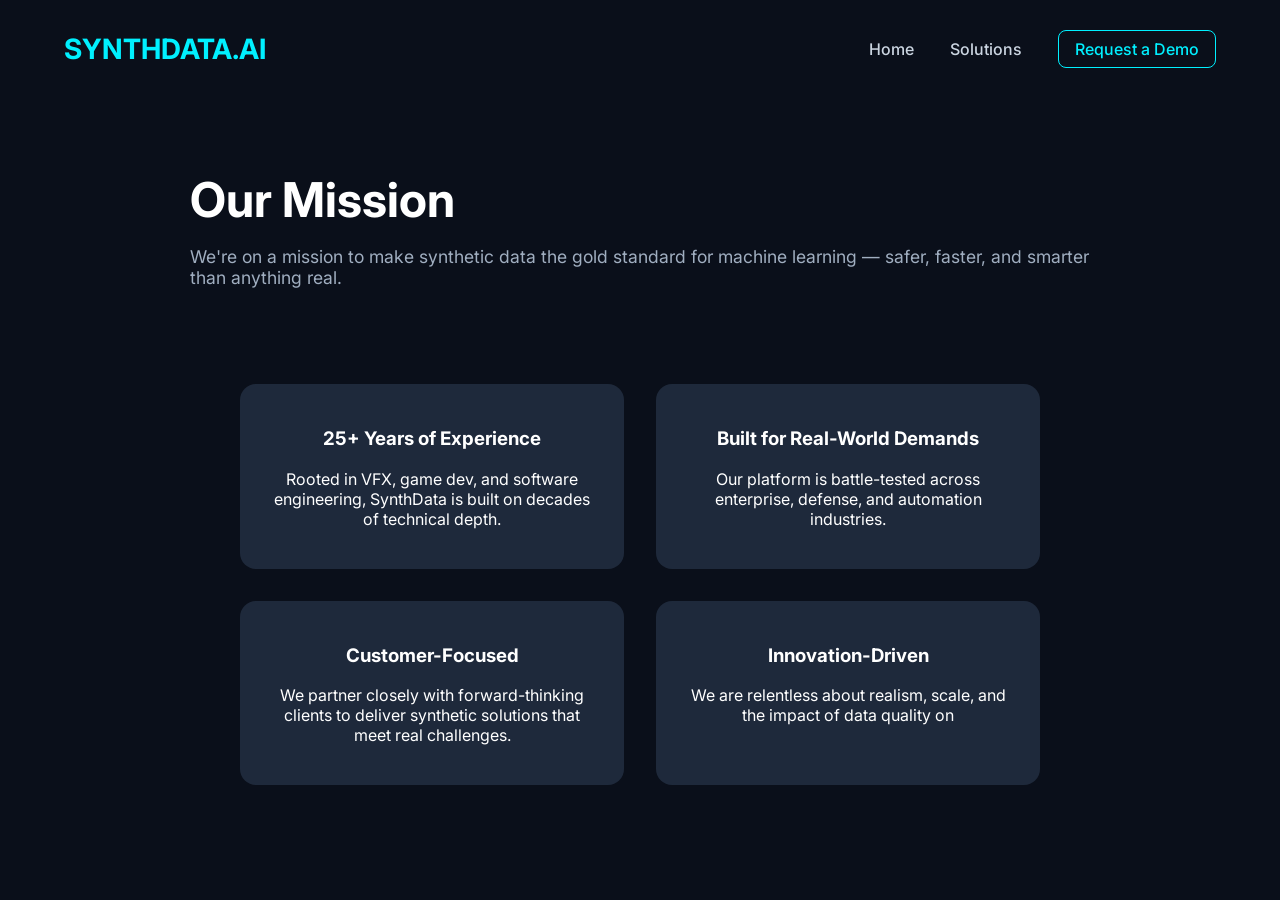
==== about.html @ 385e1ca4 "Add files via upload" ====
<!DOCTYPE html>
<html lang="en">
<head>
  <meta charset="UTF-8" />
  <meta name="viewport" content="width=device-width, initial-scale=1.0" />
  <title>About | SynthData.ai</title>
  <link rel="stylesheet" href="css/style.css" />
  <link href="https://fonts.googleapis.com/css2?family=Inter:wght@400;600;700&display=swap" rel="stylesheet">
</head>
<body>
  <header>
    <div class="logo">SYNTHDATA.AI</div>
    <nav>
      <a href="index.html">Home</a>
      <a href="solutions.html">Solutions</a>
      <a href="request-demo.html" class="demo-btn">Request a Demo</a>
    </nav>
  </header>

  <section class="hero-text">
    <h1>Our Mission</h1>
    <p>We're on a mission to make synthetic data the gold standard for machine learning — safer, faster, and smarter than anything real.</p>
  </section>

  <section class="pillars">
    <div class="pillar">
      <h3>25+ Years of Experience</h3>
      <p>Rooted in VFX, game dev, and software engineering, SynthData is built on decades of technical depth.</p>
    </div>
    <div class="pillar">
      <h3>Built for Real-World Demands</h3>
      <p>Our platform is battle-tested across enterprise, defense, and automation industries.</p>
    </div>
    <div class="pillar">
      <h3>Customer-Focused</h3>
      <p>We partner closely with forward-thinking clients to deliver synthetic solutions that meet real challenges.</p>
    </div>
    <div class="pillar">
      <h3>Innovation-Driven</h3>
      <p>We are relentless about realism, scale, and the impact of data quality on
---- css/style.css ----
body {
  margin: 0;
  font-family: 'Inter', sans-serif;
  background: #0A0F1A;
  color: white;
}

header {
  display: flex;
  justify-content: space-between;
  align-items: center;
  padding: 2rem 4rem;
  background-color: #0A0F1A;
  position: sticky;
  top: 0;
  z-index: 1000;
}

.logo {
  font-size: 1.75rem;
  color: #00f0ff;
  font-weight: bold;
}

nav a {
  margin-left: 2rem;
  color: #cbd5e1;
  text-decoration: none;
  font-weight: 500;
}

.demo-btn {
  border: 1px solid #00f0ff;
  padding: 0.5rem 1rem;
  border-radius: 8px;
  color: #00f0ff;
}

.hero {
  display: flex;
  justify-content: space-between;
  align-items: center;
  padding: 4rem;
  background-size: contain;
}

.hero-text {
  max-width: 900px;
  margin: 0 auto;
  padding: 2rem;
}

.hero-text h1 {
  font-size: 3rem;
  margin-bottom: 1rem;
}

.hero-text p {
  font-size: 1.1rem;
  color: #a0aec0;
  margin-bottom: 2rem;
}

.cta {
  background: #00f0ff;
  color: #0a0f1a;
  padding: 0.75rem 1.5rem;
  border-radius: 8px;
  font-weight: 600;
  display: inline-block;
}

.badges, .pillars {
  display: flex;
  justify-content: center;
  flex-wrap: wrap;
  gap: 2rem;
  padding: 2rem 4rem;
}

.badge, .pillar {
  background: #1e293b;
  padding: 1.5rem 2rem;
  border-radius: 16px;
  text-align: center;
  max-width: 320px;
}

footer {
  text-align: center;
  color: #94a3b8;
  padding: 2rem;
  font-size: 0.875rem;
}
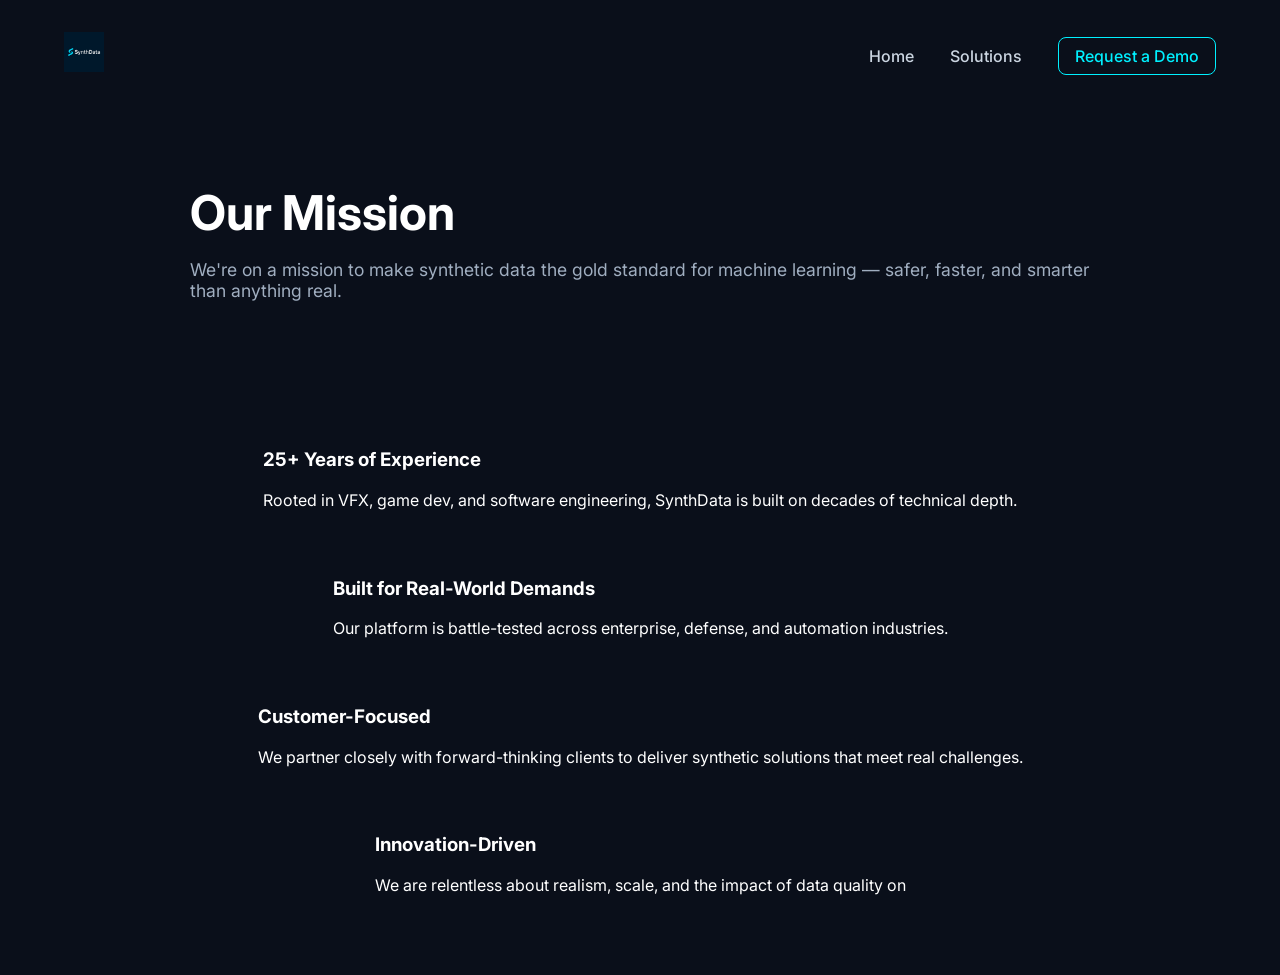
==== commit 6afc4141: "Update about.html" ====
--- a/about.html
+++ b/about.html
@@ -9,7 +9,9 @@
 </head>
 <body>
   <header>
-    <div class="logo">SYNTHDATA.AI</div>
+<a href="index.html" class="logo">
+  <img src="images/logo_synthdata.png" alt="SynthData logo" style="height: 40px;">
+</a>
     <nav>
       <a href="index.html">Home</a>
       <a href="solutions.html">Solutions</a>
--- a/css/style.css
+++ b/css/style.css
@@ -70,25 +70,97 @@
   display: inline-block;
 }
 
-.badges, .pillars {
-  display: flex;
-  justify-content: center;
-  flex-wrap: wrap;
-  gap: 2rem;
-  padding: 2rem 4rem;
-}
-
-.badge, .pillar {
-  background: #1e293b;
-  padding: 1.5rem 2rem;
-  border-radius: 16px;
-  text-align: center;
-  max-width: 320px;
-}
-
 footer {
   text-align: center;
   color: #94a3b8;
   padding: 2rem;
   font-size: 0.875rem;
 }
+
+@keyframes fadeUp {
+  0% {
+    opacity: 0;
+    transform: translateY(30px);
+  }
+  100% {
+    opacity: 1;
+    transform: translateY(0);
+  }
+}
+
+.hero-text > * {
+  opacity: 0;
+  animation: fadeUp 0.8s ease-out forwards;
+}
+
+.hero-text h1 {
+  animation-delay: 0.1s;
+}
+
+.hero-text p {
+  animation-delay: 0.3s;
+}
+
+.hero-text .cta {
+  animation-delay: 0.5s;
+}
+
+.badge {
+  transition: transform 0.3s ease, box-shadow 0.3s ease;
+  cursor: default;
+}
+
+.badge:hover {
+  transform: translateY(-4px) scale(1.03);
+  box-shadow: 0 0 12px rgba(0, 240, 255, 0.4);
+}
+
+.pillar-btn {
+  text-decoration: none;
+  color: white;
+  background: #111827; /* darker blue-gray */
+  border: 1px solid #1e293b;
+  border-radius: 16px;
+  text-align: center;
+  padding: 2rem 1.5rem;
+  width: 240px;
+  max-width: 90%;
+  transition: transform 0.3s ease, box-shadow 0.3s ease, background 0.3s ease;
+  display: flex;
+  flex-direction: column;
+  align-items: center;
+}
+
+.pillar-btn:hover {
+  transform: translateY(-5px);
+  background: #1f2f45;
+  box-shadow: 0 0 20px rgba(0, 240, 255, 0.35);
+}
+
+.pillar-btn img {
+  width: 72px;
+  height: auto;
+  margin-bottom: 1rem;
+  opacity: 1;
+}
+
+.pillar-btn h3 {
+  margin: 0.5rem 0;
+  font-size: 1.25rem;
+  color: #00f0ff;
+}
+
+.pillar-btn p {
+  color: #cbd5e1;
+  font-size: 0.95rem;
+  line-height: 1.4;
+  margin: 0;
+}
+
+.pillars {
+  display: flex;
+  flex-wrap: wrap;
+  justify-content: center;
+  gap: 2rem;
+  padding: 4rem 2rem;
+}
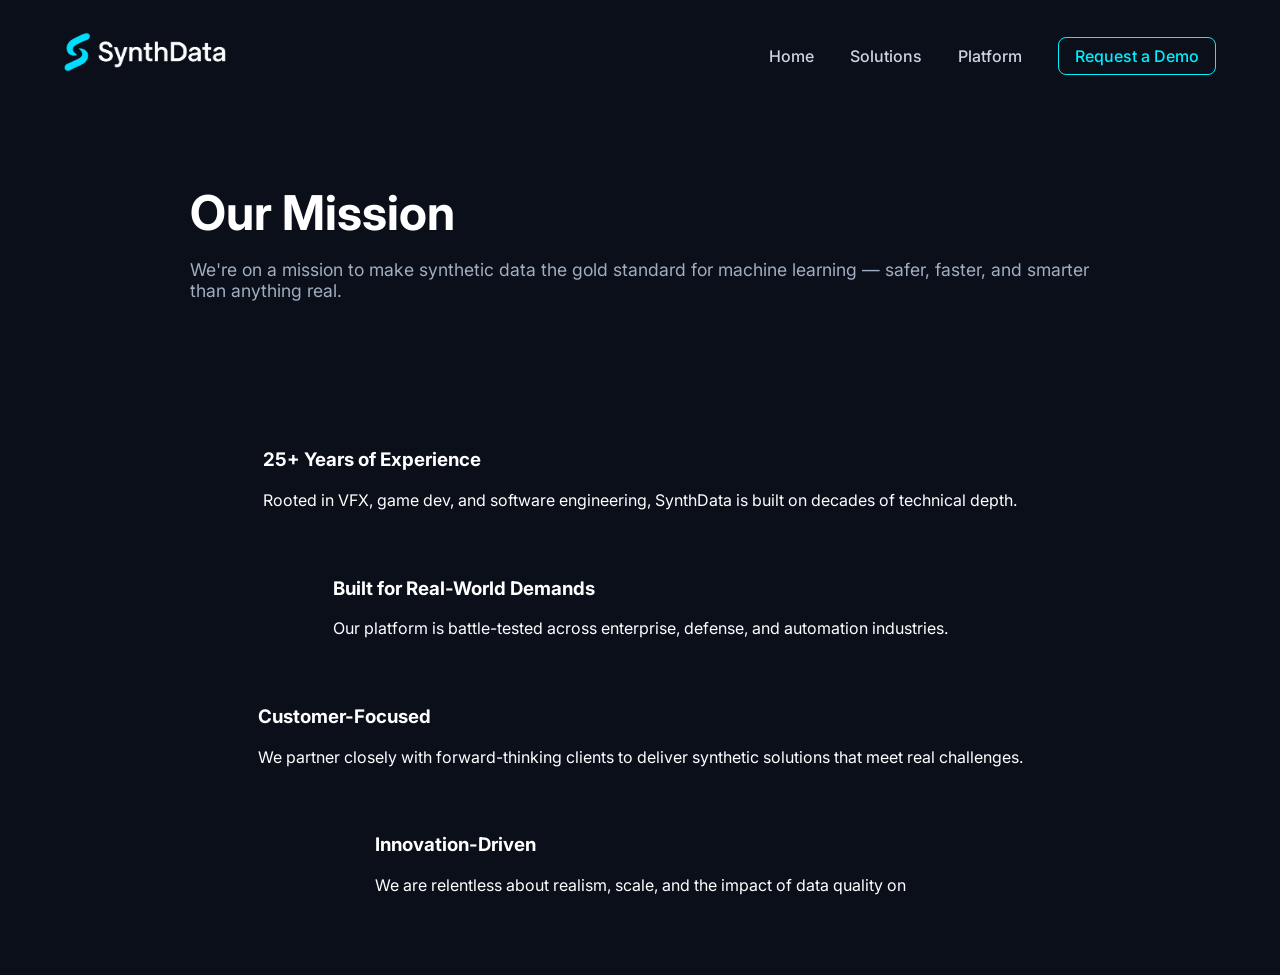
==== commit c96da967: "Update about.html" ====
--- a/about.html
+++ b/about.html
@@ -13,9 +13,10 @@
   <img src="images/logo_synthdata.png" alt="SynthData logo" style="height: 40px;">
 </a>
     <nav>
-      <a href="index.html">Home</a>
-      <a href="solutions.html">Solutions</a>
-      <a href="request-demo.html" class="demo-btn">Request a Demo</a>
+  <a href="index.html">Home</a>
+  <a href="solutions.html">Solutions</a>
+  <a href="platform.html">Platform</a>
+  <a href="request-demo.html" class="demo-btn">Request a Demo</a>
     </nav>
   </header>
 
--- a/css/style.css
+++ b/css/style.css
@@ -164,3 +164,74 @@
   gap: 2rem;
   padding: 4rem 2rem;
 }
+
+.feature-badges {
+  display: flex;
+  justify-content: center;
+  gap: 3rem;
+  padding: 3rem 2rem;
+}
+
+.feature {
+  display: flex;
+  flex-direction: column;
+  align-items: center;
+  color: white;
+  font-size: 1rem;
+}
+
+.feature-icon {
+  width: 48px;
+  height: 48px;
+  border: 1px solid rgba(0, 240, 255, 0.2);
+  border-radius: 50%;
+  display: flex;
+  align-items: center;
+  justify-content: center;
+  font-size: 1.2rem;
+  color: rgba(0, 240, 255, 0.7);
+  margin-bottom: 0.5rem;
+  transition: box-shadow 0.3s ease;
+}
+
+.feature-icon:hover {
+  box-shadow: 0 0 8px rgba(0, 240, 255, 0.4);
+}
+
+.feature-label {
+  font-weight: 600;
+}
+
+.feature-badges {
+  display: flex;
+  justify-content: center;
+  gap: 4rem;
+  padding: 4rem 2rem;
+  flex-wrap: wrap;
+}
+
+.feature {
+  display: flex;
+  align-items: center;
+  gap: 1rem;
+  font-weight: 600;
+  font-size: 1.1rem;
+  color: white;
+}
+
+.feature .circle {
+  width: 48px;
+  height: 48px;
+  border: 1px solid #00f0ff;
+  color: #00f0ff;
+  font-size: 1.2rem;
+  border-radius: 50%;
+  display: flex;
+  align-items: center;
+  justify-content: center;
+  transition: box-shadow 0.3s ease;
+}
+
+.feature .circle:hover {
+  box-shadow: 0 0 10px rgba(0, 240, 255, 0.4);
+}
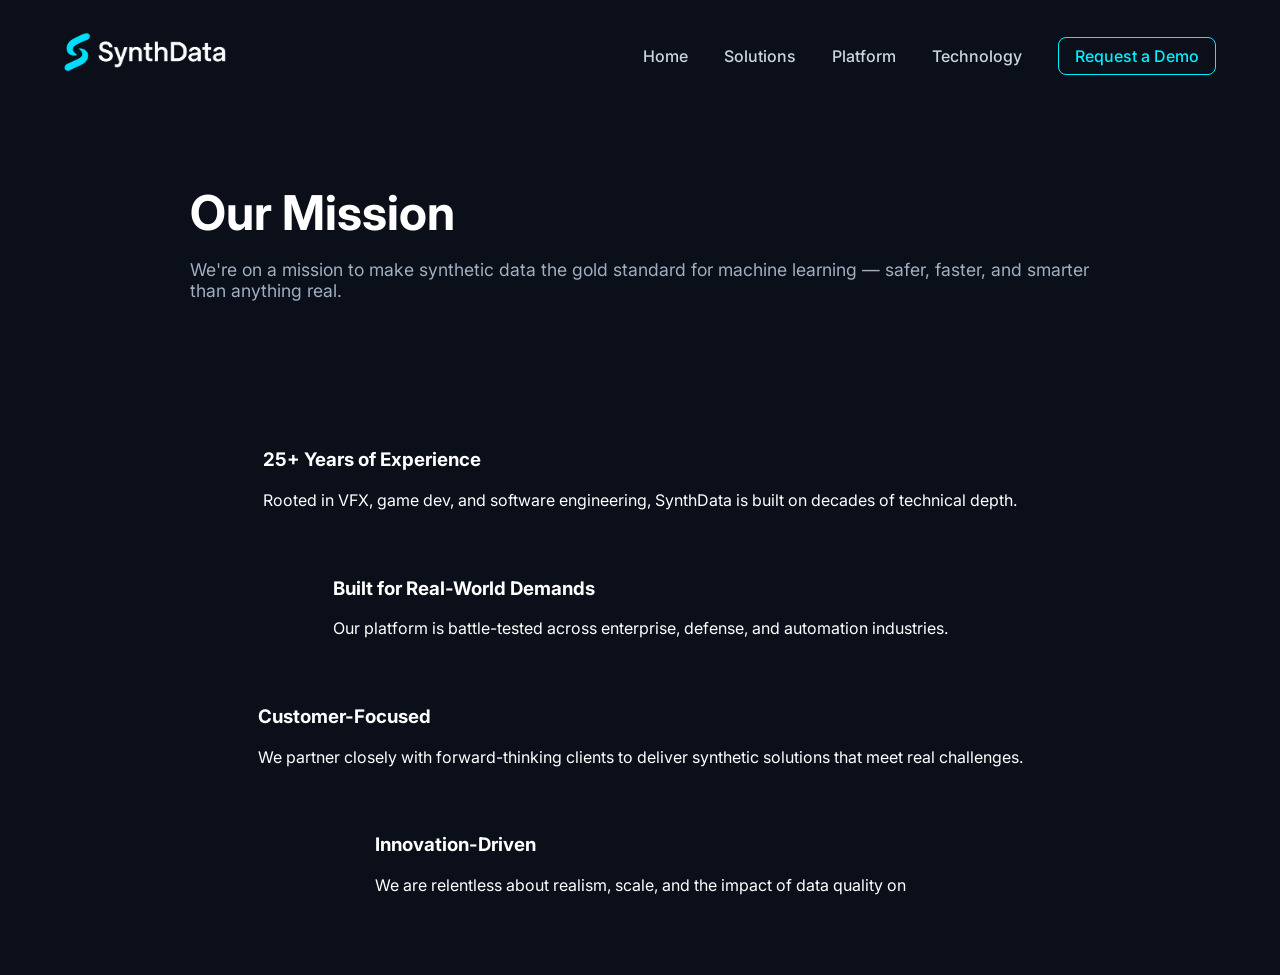
==== commit 51f34488: "Update about.html" ====
--- a/about.html
+++ b/about.html
@@ -16,6 +16,7 @@
   <a href="index.html">Home</a>
   <a href="solutions.html">Solutions</a>
   <a href="platform.html">Platform</a>
+  <a href="technology.html">Technology</a>
   <a href="request-demo.html" class="demo-btn">Request a Demo</a>
     </nav>
   </header>
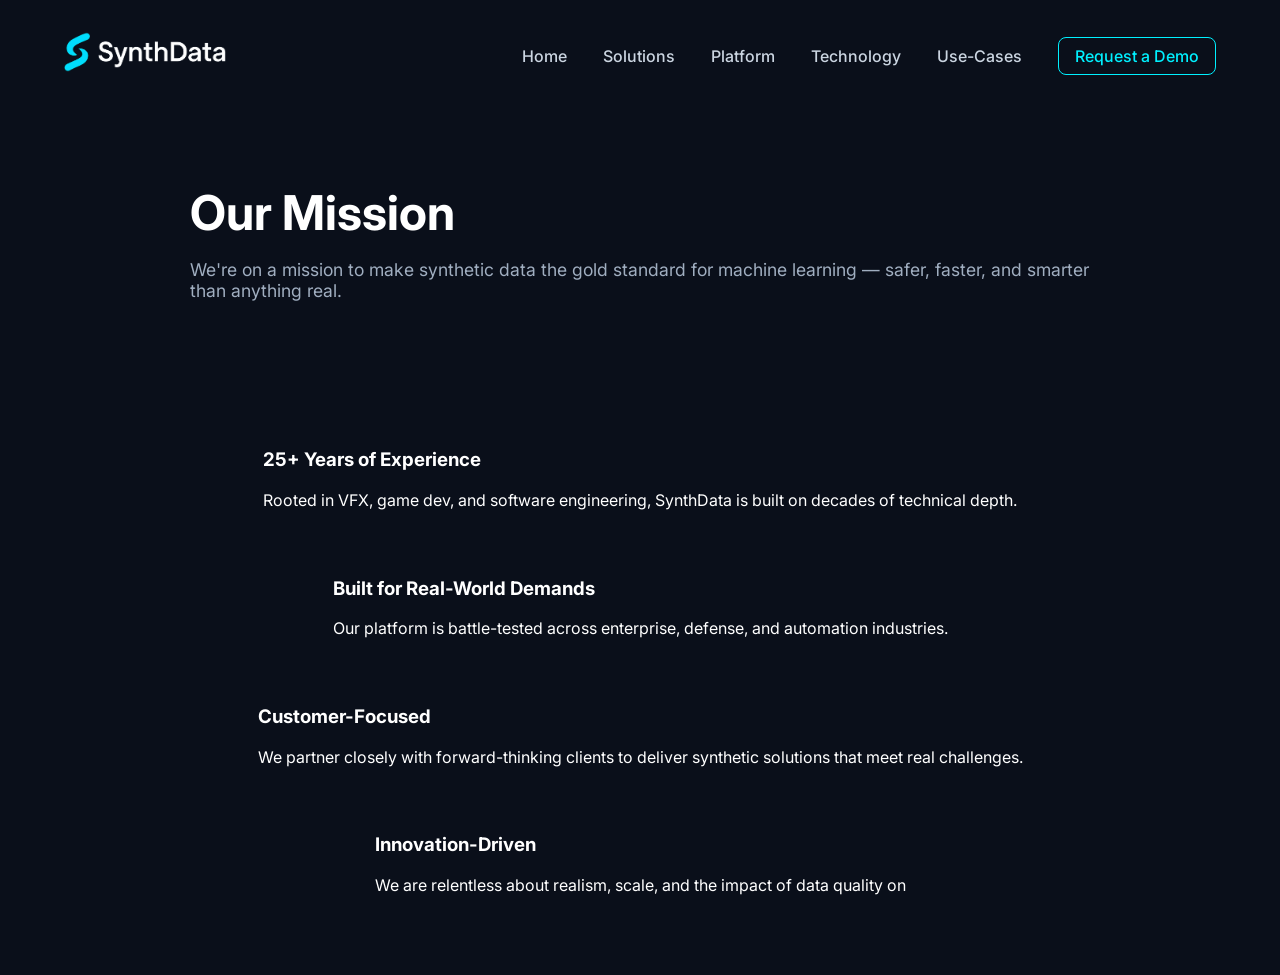
==== commit fcf77be0: "Update about.html" ====
--- a/about.html
+++ b/about.html
@@ -17,6 +17,7 @@
   <a href="solutions.html">Solutions</a>
   <a href="platform.html">Platform</a>
   <a href="technology.html">Technology</a>
+  <a href="use-cases.html">Use-Cases</a>    
   <a href="request-demo.html" class="demo-btn">Request a Demo</a>
     </nav>
   </header>
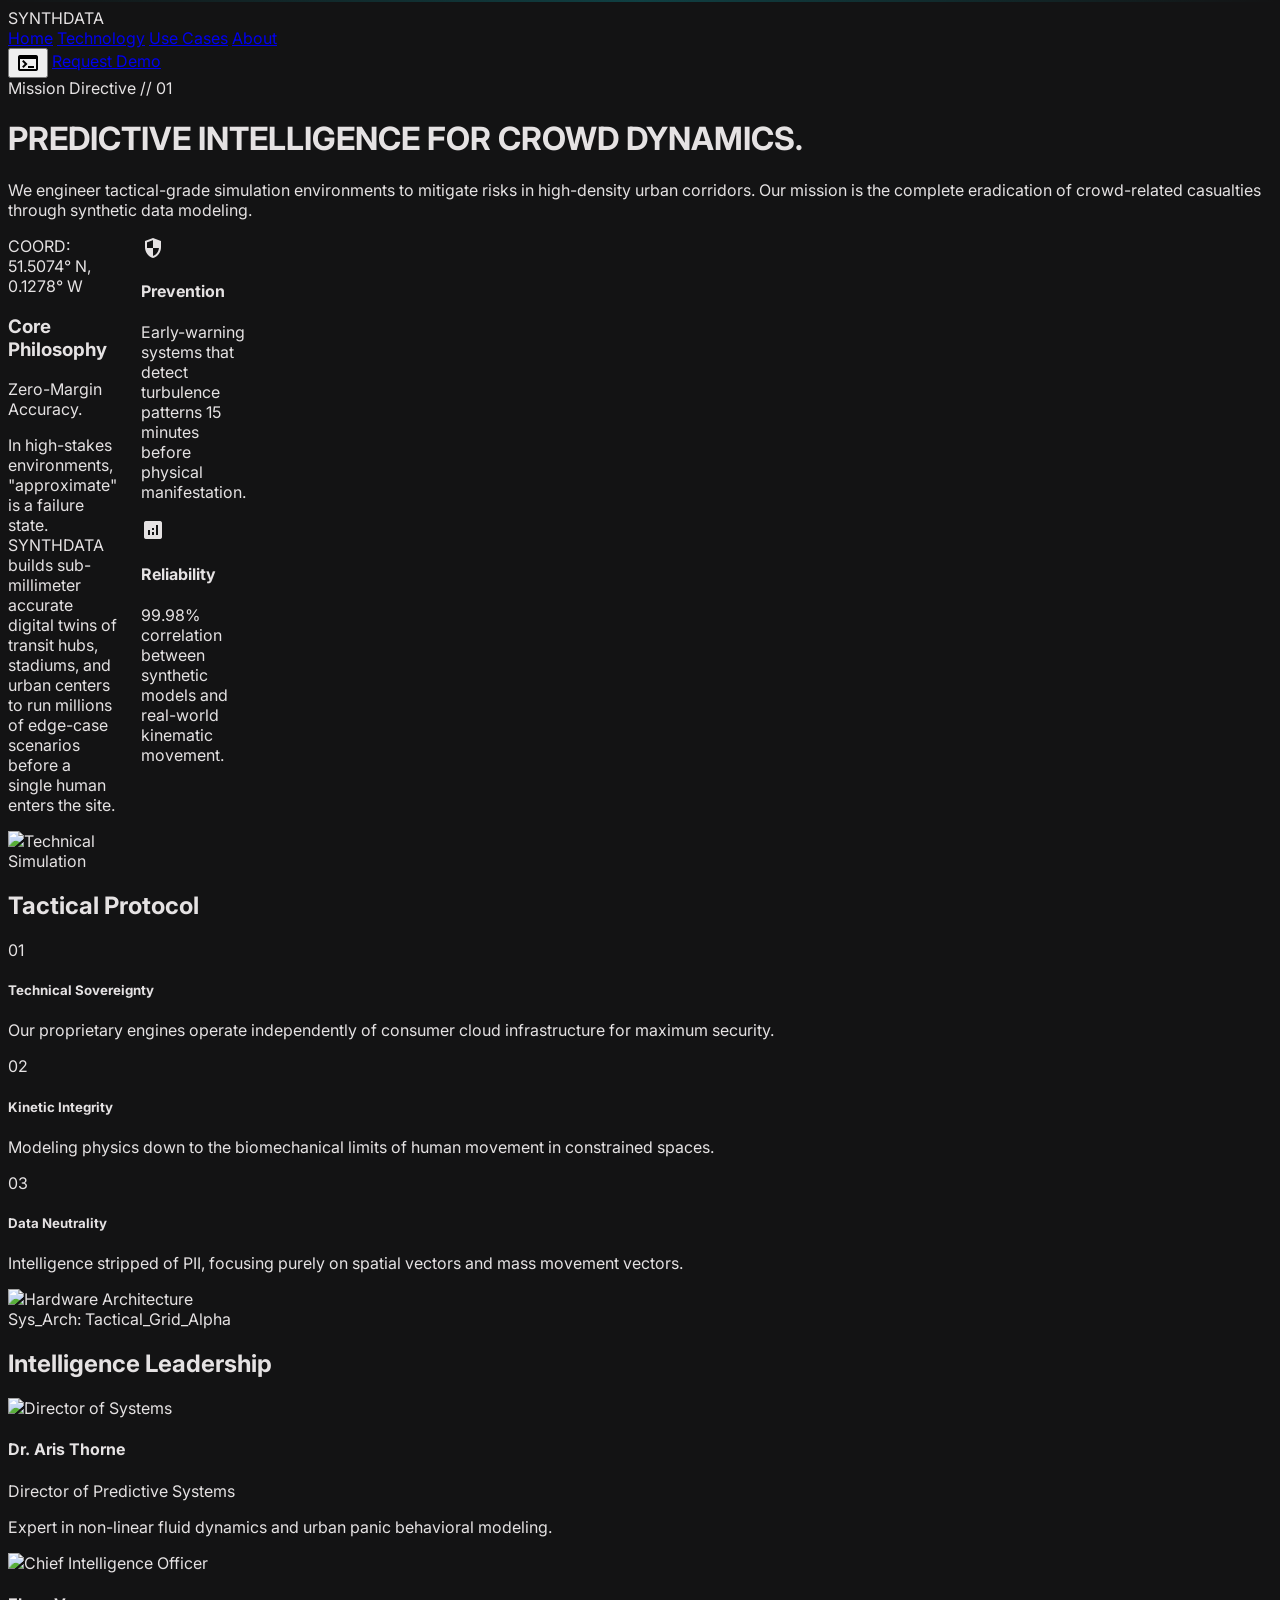
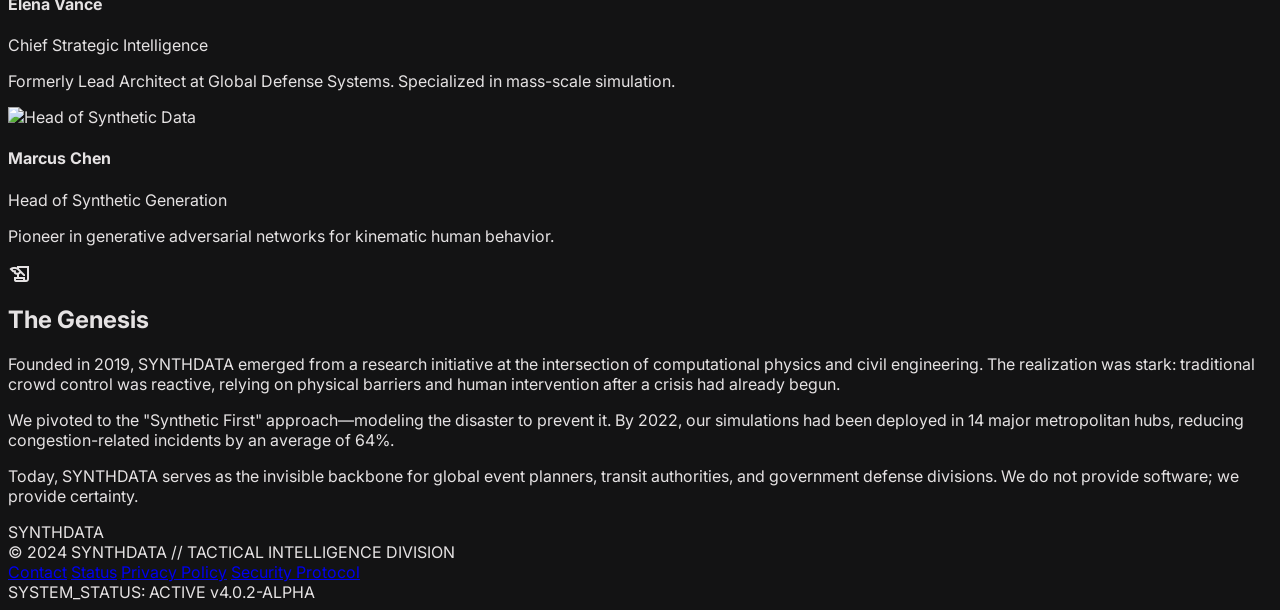
==== commit cb3d3fc6: "Update about.html" ====
--- a/about.html
+++ b/about.html
@@ -1,45 +1,274 @@
 <!DOCTYPE html>
-<html lang="en">
-<head>
-  <meta charset="UTF-8" />
-  <meta name="viewport" content="width=device-width, initial-scale=1.0" />
-  <title>About | SynthData.ai</title>
-  <link rel="stylesheet" href="css/style.css" />
-  <link href="https://fonts.googleapis.com/css2?family=Inter:wght@400;600;700&display=swap" rel="stylesheet">
+
+<html class="dark" lang="en"><head>
+<meta charset="utf-8"/>
+<meta content="width=device-width, initial-scale=1.0" name="viewport"/>
+<title>About // SYNTHDATA - Tactical Intelligence Division</title>
+<script src="https://cdn.tailwindcss.com?plugins=forms,container-queries"></script>
+<link href="https://fonts.googleapis.com/css2?family=Inter:wght@400;700;800;900&amp;family=Space+Grotesk:wght@300;400;500;600;700&amp;display=swap" rel="stylesheet"/>
+<link href="https://fonts.googleapis.com/css2?family=Material+Symbols+Outlined:wght,FILL@100..700,0..1&amp;display=swap" rel="stylesheet"/>
+<link href="https://fonts.googleapis.com/css2?family=Material+Symbols+Outlined:wght,FILL@100..700,0..1&amp;display=swap" rel="stylesheet"/>
+<script id="tailwind-config">
+        tailwind.config = {
+            darkMode: "class",
+            theme: {
+                extend: {
+                    colors: {
+                        "on-primary-fixed": "#002022",
+                        "on-surface-variant": "#b9cacb",
+                        "inverse-on-surface": "#313031",
+                        "tertiary-fixed": "#ffe173",
+                        "on-secondary-fixed-variant": "#064f53",
+                        "primary-container": "#00f2ff",
+                        "outline-variant": "#3a494b",
+                        "on-surface": "#e5e2e3",
+                        "inverse-primary": "#00696f",
+                        "surface-container": "#201f20",
+                        "tertiary": "#fff6e4",
+                        "tertiary-container": "#fed83a",
+                        "surface-dim": "#131314",
+                        "on-error-container": "#ffdad6",
+                        "primary-fixed-dim": "#00dbe7",
+                        "on-tertiary-fixed-variant": "#554500",
+                        "surface-container-low": "#1c1b1c",
+                        "surface-tint": "#00dbe7",
+                        "on-primary-fixed-variant": "#004f54",
+                        "surface-variant": "#353436",
+                        "tertiary-fixed-dim": "#e8c423",
+                        "on-background": "#e5e2e3",
+                        "on-secondary": "#00363a",
+                        "surface-container-high": "#2a2a2b",
+                        "on-primary-container": "#006a71",
+                        "on-secondary-container": "#87c2c7",
+                        "primary": "#e1fdff",
+                        "surface-container-highest": "#353436",
+                        "surface-container-lowest": "#0e0e0f",
+                        "error-container": "#93000a",
+                        "background": "#131314",
+                        "inverse-surface": "#e5e2e3",
+                        "on-secondary-fixed": "#002022",
+                        "secondary": "#95d1d6",
+                        "secondary-container": "#0b5156",
+                        "on-tertiary": "#3b2f00",
+                        "error": "#ffb4ab",
+                        "outline": "#849495",
+                        "surface-bright": "#3a393a",
+                        "on-tertiary-container": "#725e00",
+                        "secondary-fixed": "#b1edf2",
+                        "on-error": "#690005",
+                        "on-primary": "#00363a",
+                        "surface": "#131314",
+                        "on-tertiary-fixed": "#221b00",
+                        "primary-fixed": "#74f5ff",
+                        "secondary-fixed-dim": "#95d1d6"
+                    },
+                    fontFamily: {
+                        "headline": ["Inter"],
+                        "body": ["Inter"],
+                        "label": ["Space Grotesk"]
+                    },
+                    borderRadius: {"DEFAULT": "0px", "lg": "0px", "xl": "0px", "full": "9999px"},
+                },
+            },
+        }
+    </script>
+<style>
+        .material-symbols-outlined {
+            font-variation-settings: 'FILL' 0, 'wght' 400, 'GRAD' 0, 'opsz' 24;
+            vertical-align: middle;
+        }
+        body {
+            background-color: #131314;
+            color: #e5e2e3;
+            font-family: 'Inter', sans-serif;
+        }
+        .bento-grid {
+            display: grid;
+            grid-template-columns: repeat(12, 1fr);
+            gap: 1.5rem;
+        }
+        .scanline {
+            width: 100%;
+            height: 2px;
+            background: linear-gradient(90deg, transparent, #00f2ff, transparent);
+            position: absolute;
+            top: 0;
+            left: 0;
+            opacity: 0.2;
+        }
+    </style>
 </head>
-<body>
-  <header>
-<a href="index.html" class="logo">
-  <img src="images/logo_synthdata.png" alt="SynthData logo" style="height: 40px;">
-</a>
-    <nav>
-  <a href="index.html">Home</a>
-  <a href="solutions.html">Solutions</a>
-  <a href="platform.html">Platform</a>
-  <a href="technology.html">Technology</a>
-  <a href="use-cases.html">Use-Cases</a>    
-  <a href="request-demo.html" class="demo-btn">Request a Demo</a>
-    </nav>
-  </header>
-
-  <section class="hero-text">
-    <h1>Our Mission</h1>
-    <p>We're on a mission to make synthetic data the gold standard for machine learning — safer, faster, and smarter than anything real.</p>
-  </section>
-
-  <section class="pillars">
-    <div class="pillar">
-      <h3>25+ Years of Experience</h3>
-      <p>Rooted in VFX, game dev, and software engineering, SynthData is built on decades of technical depth.</p>
-    </div>
-    <div class="pillar">
-      <h3>Built for Real-World Demands</h3>
-      <p>Our platform is battle-tested across enterprise, defense, and automation industries.</p>
-    </div>
-    <div class="pillar">
-      <h3>Customer-Focused</h3>
-      <p>We partner closely with forward-thinking clients to deliver synthetic solutions that meet real challenges.</p>
-    </div>
-    <div class="pillar">
-      <h3>Innovation-Driven</h3>
-      <p>We are relentless about realism, scale, and the impact of data quality on
+<body class="bg-background text-on-background antialiased">
+<!-- TopNavBar -->
+<nav class="fixed top-0 w-full border-b border-[#00f2ff]/10 bg-[#131314]/80 backdrop-blur-md z-50 shadow-[0_20px_50px_rgba(0,242,255,0.08)]">
+<div class="flex justify-between items-center w-full px-6 py-4 max-w-none">
+<div class="text-xl font-black tracking-tighter text-[#e5e2e3]">SYNTHDATA</div>
+<div class="hidden md:flex gap-8 items-center h-full">
+<a class="font-['Inter'] uppercase tracking-widest text-xs font-bold text-[#849495] hover:text-[#e5e2e3] transition-colors duration-100" href="index.html">Home</a>
+<a class="font-['Inter'] uppercase tracking-widest text-xs font-bold text-[#849495] hover:text-[#e5e2e3] transition-colors duration-100" href="technology.html">Technology</a>
+<a class="font-['Inter'] uppercase tracking-widest text-xs font-bold text-[#849495] hover:text-[#e5e2e3] transition-colors duration-100" href="use-cases.html">Use Cases</a>
+<a class="font-['Inter'] uppercase tracking-widest text-xs font-bold text-[#00f2ff] border-b-2 border-[#00f2ff] pb-1" href="about.html">About</a>
+</div>
+<div class="flex items-center gap-4">
+<button class="material-symbols-outlined text-[#00f2ff]">terminal</button>
+<a class="bg-[#00f2ff] text-[#00363a] px-4 py-2 font-['Inter'] uppercase tracking-widest text-xs font-bold hover:bg-[#74f5ff] transition-all scale-95 active:duration-75 inline-block" href="request-demo.html">Request Demo</a>
+</div>
+</div>
+</nav>
+<main class="pt-32 pb-24 px-6 md:px-12 max-w-7xl mx-auto">
+<!-- Hero Section -->
+<header class="mb-24">
+<div class="flex items-center gap-3 mb-6">
+<div class="h-[2px] w-12 bg-primary-container"></div>
+<span class="font-label text-primary-container uppercase tracking-[0.2em] text-[10px] font-bold">Mission Directive // 01</span>
+</div>
+<h1 class="text-5xl md:text-7xl font-black tracking-tighter mb-8 leading-[0.9] max-w-4xl">
+                PREDICTIVE INTELLIGENCE FOR <span class="text-primary-container">CROWD DYNAMICS.</span>
+</h1>
+<p class="text-xl text-outline max-w-2xl leading-relaxed">
+                We engineer tactical-grade simulation environments to mitigate risks in high-density urban corridors. Our mission is the complete eradication of crowd-related casualties through synthetic data modeling.
+            </p>
+</header>
+<!-- Core Mission Grid -->
+<section class="mb-32">
+<div class="bento-grid">
+<div class="col-span-12 md:col-span-8 bg-surface-container relative p-8 group overflow-hidden border-l-2 border-primary-fixed">
+<div class="scanline"></div>
+<div class="absolute top-4 right-4 font-label text-[10px] text-outline opacity-40">COORD: 51.5074° N, 0.1278° W</div>
+<h3 class="font-label uppercase tracking-widest text-primary-container text-xs font-bold mb-4">Core Philosophy</h3>
+<p class="text-2xl font-bold text-on-surface mb-6 leading-tight">Zero-Margin Accuracy.</p>
+<p class="text-outline leading-relaxed mb-8 max-w-lg">
+                        In high-stakes environments, "approximate" is a failure state. SYNTHDATA builds sub-millimeter accurate digital twins of transit hubs, stadiums, and urban centers to run millions of edge-case scenarios before a single human enters the site.
+                    </p>
+<div class="aspect-video bg-surface-container-high relative overflow-hidden">
+<img alt="Technical Simulation" class="w-full h-full object-cover opacity-50 mix-blend-luminosity" data-alt="high-tech digital wireframe of a crowded city plaza with blue glowing heat maps and data points" src="https://lh3.googleusercontent.com/aida-public/[base64]"/>
+<div class="absolute inset-0 bg-gradient-to-t from-surface-container to-transparent"></div>
+</div>
+</div>
+<div class="col-span-12 md:col-span-4 flex flex-col gap-6">
+<div class="bg-surface-container-low p-6 flex-1">
+<span class="material-symbols-outlined text-primary-container mb-4" style="font-variation-settings: 'FILL' 1;">security</span>
+<h4 class="font-bold text-lg mb-2">Prevention</h4>
+<p class="text-sm text-outline leading-relaxed">Early-warning systems that detect turbulence patterns 15 minutes before physical manifestation.</p>
+</div>
+<div class="bg-primary-container p-6 flex-1">
+<span class="material-symbols-outlined text-on-primary mb-4" style="font-variation-settings: 'FILL' 1;">analytics</span>
+<h4 class="font-bold text-lg mb-2 text-on-primary">Reliability</h4>
+<p class="text-sm text-on-primary/80 leading-relaxed font-medium">99.98% correlation between synthetic models and real-world kinematic movement.</p>
+</div>
+</div>
+</div>
+</section>
+<!-- Values Section: Asymmetric Layout -->
+<section class="mb-32">
+<div class="grid md:grid-cols-2 gap-12 items-center">
+<div>
+<h2 class="text-3xl font-black tracking-tighter uppercase mb-6">Tactical Protocol</h2>
+<div class="space-y-8">
+<div class="flex gap-6">
+<span class="font-label text-primary-container text-lg font-bold">01</span>
+<div>
+<h5 class="font-bold uppercase tracking-widest text-xs mb-2">Technical Sovereignty</h5>
+<p class="text-sm text-outline">Our proprietary engines operate independently of consumer cloud infrastructure for maximum security.</p>
+</div>
+</div>
+<div class="flex gap-6">
+<span class="font-label text-primary-container text-lg font-bold">02</span>
+<div>
+<h5 class="font-bold uppercase tracking-widest text-xs mb-2">Kinetic Integrity</h5>
+<p class="text-sm text-outline">Modeling physics down to the biomechanical limits of human movement in constrained spaces.</p>
+</div>
+</div>
+<div class="flex gap-6">
+<span class="font-label text-primary-container text-lg font-bold">03</span>
+<div>
+<h5 class="font-bold uppercase tracking-widest text-xs mb-2">Data Neutrality</h5>
+<p class="text-sm text-outline">Intelligence stripped of PII, focusing purely on spatial vectors and mass movement vectors.</p>
+</div>
+</div>
+</div>
+</div>
+<div class="bg-surface-container-high p-1 relative border border-outline-variant/30">
+<img alt="Hardware Architecture" class="w-full grayscale brightness-75" data-alt="Macro photography of a high-end server circuit board with neon blue fiber optic lights and sharp details" src="https://lh3.googleusercontent.com/aida-public/[base64]"/>
+<div class="absolute bottom-4 left-4 font-label text-[9px] text-primary-container bg-background px-2 py-1 uppercase">Sys_Arch: Tactical_Grid_Alpha</div>
+</div>
+</div>
+</section>
+<!-- Leadership Team -->
+<section class="mb-32">
+<h2 class="text-3xl font-black tracking-tighter uppercase mb-12">Intelligence Leadership</h2>
+<div class="grid grid-cols-1 md:grid-cols-3 gap-1">
+<!-- Team Member 1 -->
+<div class="bg-surface-container group">
+<div class="aspect-[3/4] overflow-hidden grayscale contrast-125 brightness-75 group-hover:grayscale-0 transition-all duration-300">
+<img alt="Director of Systems" class="w-full h-full object-cover" data-alt="Portrait of a serious middle-aged man with sharp features wearing a dark technical jacket in a dimly lit studio" src="https://lh3.googleusercontent.com/aida-public/[base64]"/>
+</div>
+<div class="p-6">
+<h4 class="font-bold text-lg">Dr. Aris Thorne</h4>
+<p class="font-label text-primary-container text-[10px] uppercase tracking-widest mb-4">Director of Predictive Systems</p>
+<p class="text-xs text-outline leading-relaxed opacity-0 group-hover:opacity-100 transition-opacity">Expert in non-linear fluid dynamics and urban panic behavioral modeling.</p>
+</div>
+</div>
+<!-- Team Member 2 -->
+<div class="bg-surface-container group">
+<div class="aspect-[3/4] overflow-hidden grayscale contrast-125 brightness-75 group-hover:grayscale-0 transition-all duration-300">
+<img alt="Chief Intelligence Officer" class="w-full h-full object-cover" data-alt="Portrait of a confident woman with professional attire in a modern tech office with cold blue lighting" src="https://lh3.googleusercontent.com/aida-public/[base64]"/>
+</div>
+<div class="p-6">
+<h4 class="font-bold text-lg">Elena Vance</h4>
+<p class="font-label text-primary-container text-[10px] uppercase tracking-widest mb-4">Chief Strategic Intelligence</p>
+<p class="text-xs text-outline leading-relaxed opacity-0 group-hover:opacity-100 transition-opacity">Formerly Lead Architect at Global Defense Systems. Specialized in mass-scale simulation.</p>
+</div>
+</div>
+<!-- Team Member 3 -->
+<div class="bg-surface-container group">
+<div class="aspect-[3/4] overflow-hidden grayscale contrast-125 brightness-75 group-hover:grayscale-0 transition-all duration-300">
+<img alt="Head of Synthetic Data" class="w-full h-full object-cover" data-alt="Portrait of a young technical professional with glasses looking directly at the camera with a neutral expression" src="https://lh3.googleusercontent.com/aida-public/[base64]"/>
+</div>
+<div class="p-6">
+<h4 class="font-bold text-lg">Marcus Chen</h4>
+<p class="font-label text-primary-container text-[10px] uppercase tracking-widest mb-4">Head of Synthetic Generation</p>
+<p class="text-xs text-outline leading-relaxed opacity-0 group-hover:opacity-100 transition-opacity">Pioneer in generative adversarial networks for kinematic human behavior.</p>
+</div>
+</div>
+</div>
+</section>
+<!-- History/Background -->
+<section class="bg-surface-container-low p-12 relative overflow-hidden">
+<div class="absolute top-0 right-0 p-12 opacity-5 pointer-events-none">
+<span class="material-symbols-outlined text-[12rem]">history_edu</span>
+</div>
+<div class="max-w-3xl">
+<h2 class="text-2xl font-black uppercase tracking-tighter mb-6">The Genesis</h2>
+<div class="space-y-6 text-outline leading-relaxed">
+<p>
+                        Founded in 2019, SYNTHDATA emerged from a research initiative at the intersection of computational physics and civil engineering. The realization was stark: traditional crowd control was reactive, relying on physical barriers and human intervention after a crisis had already begun.
+                    </p>
+<p>
+                        We pivoted to the "Synthetic First" approach—modeling the disaster to prevent it. By 2022, our simulations had been deployed in 14 major metropolitan hubs, reducing congestion-related incidents by an average of 64%.
+                    </p>
+<p>
+                        Today, SYNTHDATA serves as the invisible backbone for global event planners, transit authorities, and government defense divisions. We do not provide software; we provide certainty.
+                    </p>
+</div>
+</div>
+</section>
+</main>
+<!-- Footer -->
+<footer class="w-full border-t-2 border-[#1c1b1c] bg-[#131314] flex flex-col md:flex-row justify-between items-center px-8 py-12 gap-6">
+<div class="flex flex-col gap-2">
+<div class="text-sm font-bold text-[#e5e2e3]">SYNTHDATA</div>
+<div class="font-['Space_Grotesk'] uppercase text-[10px] tracking-widest text-[#849495]">© 2024 SYNTHDATA // TACTICAL INTELLIGENCE DIVISION</div>
+</div>
+<div class="flex gap-8">
+<a class="font-['Space_Grotesk'] uppercase text-[10px] tracking-widest text-[#849495] hover:text-[#00f2ff] underline-offset-4 hover:underline transition-opacity duration-150" href="#">Contact</a>
+<a class="font-['Space_Grotesk'] uppercase text-[10px] tracking-widest text-[#849495] hover:text-[#00f2ff] underline-offset-4 hover:underline transition-opacity duration-150" href="#">Status</a>
+<a class="font-['Space_Grotesk'] uppercase text-[10px] tracking-widest text-[#849495] hover:text-[#00f2ff] underline-offset-4 hover:underline transition-opacity duration-150" href="#">Privacy Policy</a>
+<a class="font-['Space_Grotesk'] uppercase text-[10px] tracking-widest text-[#849495] hover:text-[#00f2ff] underline-offset-4 hover:underline transition-opacity duration-150" href="#">Security Protocol</a>
+</div>
+<div class="flex gap-4">
+<span class="font-label text-[9px] text-primary-container animate-pulse">SYSTEM_STATUS: ACTIVE</span>
+<span class="font-label text-[9px] text-outline">v4.0.2-ALPHA</span>
+</div>
+</footer>
+</body></html>
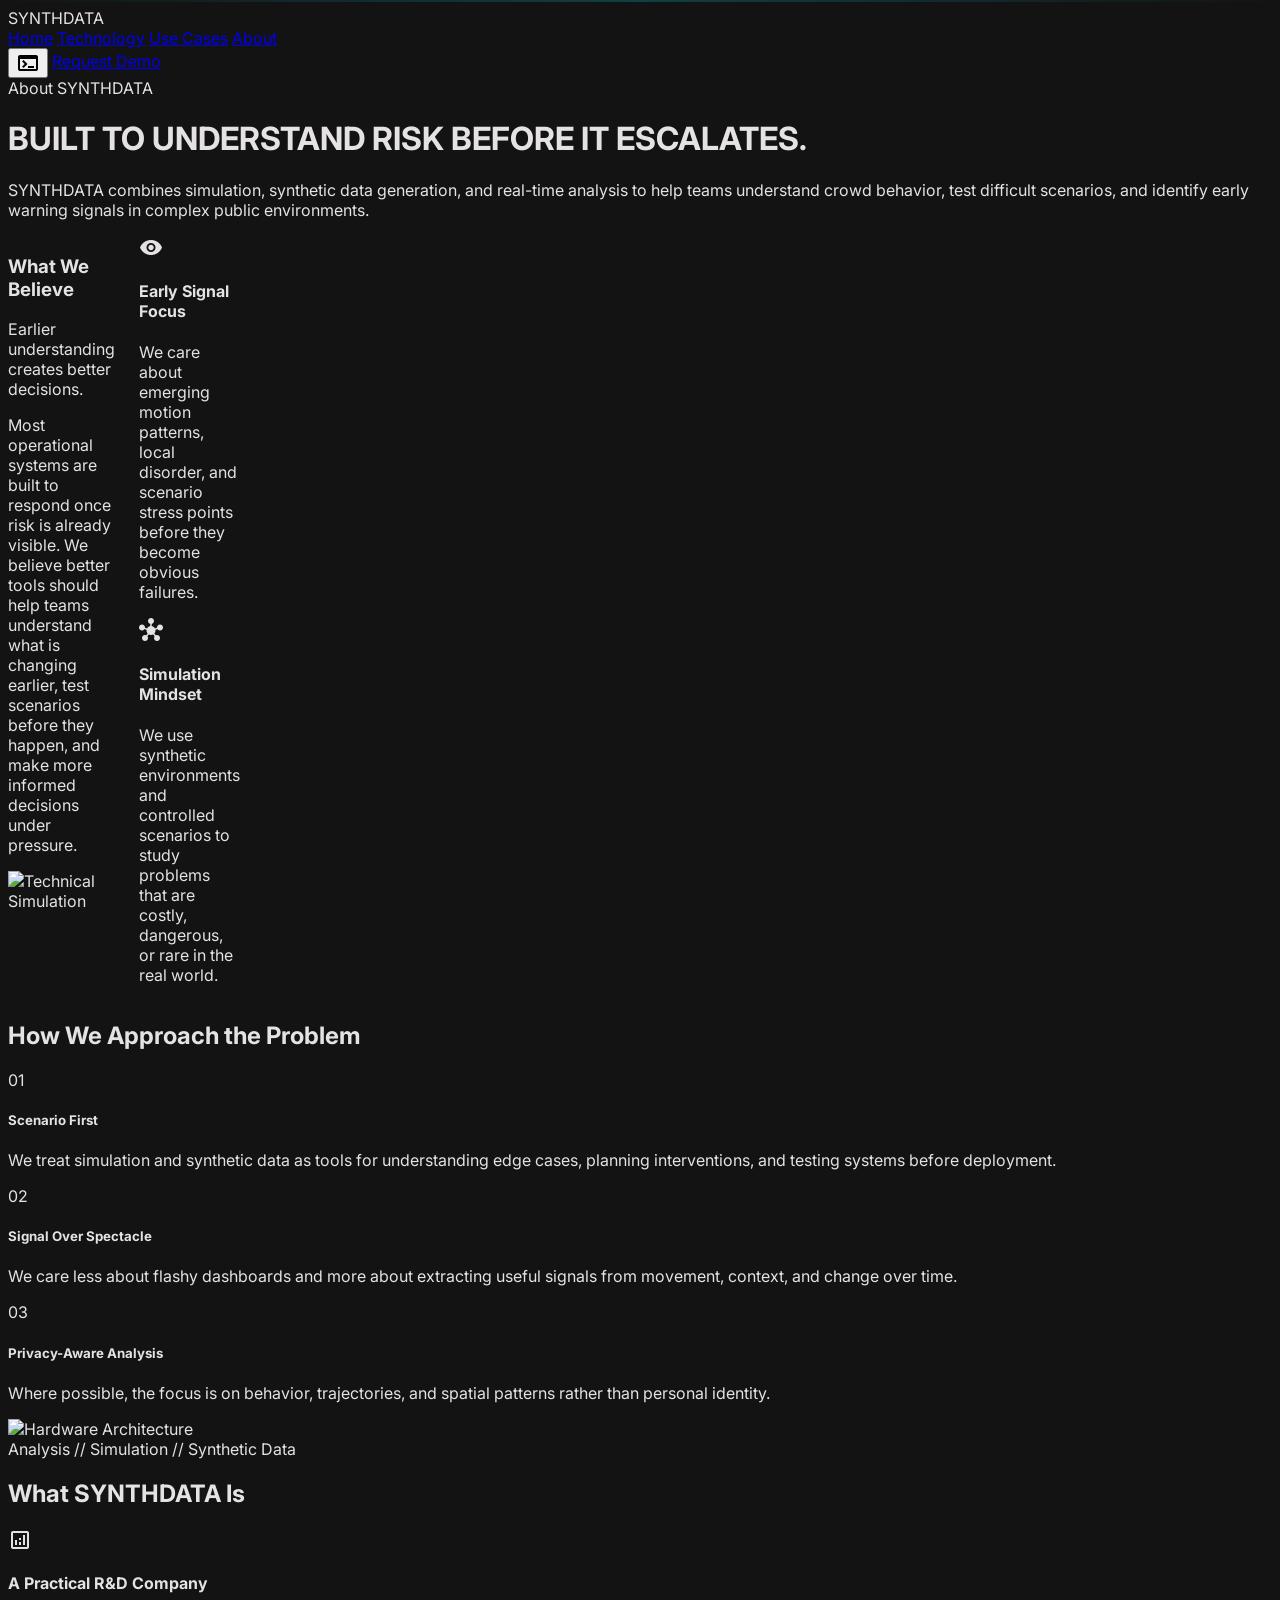
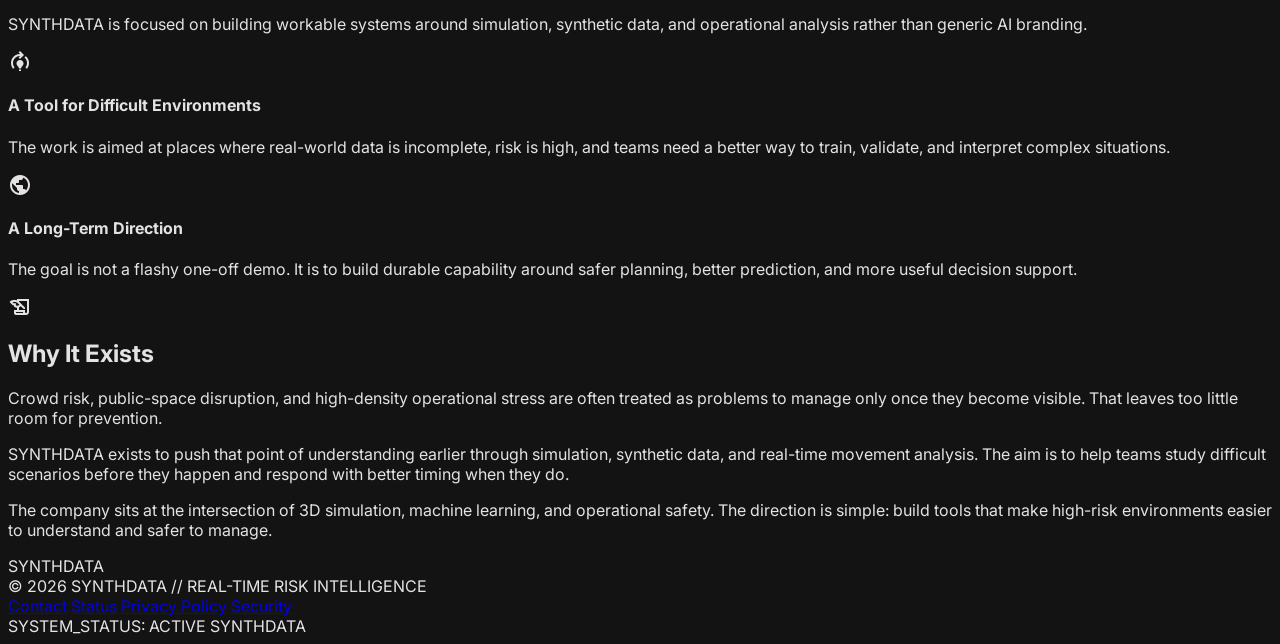
==== commit d0ebfbb4: "Update about.html" ====
--- a/about.html
+++ b/about.html
@@ -1,13 +1,12 @@
 <!DOCTYPE html>
-
-<html class="dark" lang="en"><head>
+<html class="dark" lang="en">
+<head>
 <meta charset="utf-8"/>
 <meta content="width=device-width, initial-scale=1.0" name="viewport"/>
-<title>About // SYNTHDATA - Tactical Intelligence Division</title>
+<title>About // SYNTHDATA</title>
 <script src="https://cdn.tailwindcss.com?plugins=forms,container-queries"></script>
-<link href="https://fonts.googleapis.com/css2?family=Inter:wght@400;700;800;900&amp;family=Space+Grotesk:wght@300;400;500;600;700&amp;display=swap" rel="stylesheet"/>
-<link href="https://fonts.googleapis.com/css2?family=Material+Symbols+Outlined:wght,FILL@100..700,0..1&amp;display=swap" rel="stylesheet"/>
-<link href="https://fonts.googleapis.com/css2?family=Material+Symbols+Outlined:wght,FILL@100..700,0..1&amp;display=swap" rel="stylesheet"/>
+<link href="https://fonts.googleapis.com/css2?family=Inter:wght@400;700;800;900&family=Space+Grotesk:wght@300;400;500;600;700&display=swap" rel="stylesheet"/>
+<link href="https://fonts.googleapis.com/css2?family=Material+Symbols+Outlined:wght,FILL@100..700,0..1&display=swap" rel="stylesheet"/>
 <script id="tailwind-config">
         tailwind.config = {
             darkMode: "class",
@@ -115,30 +114,31 @@
 </div>
 </div>
 </nav>
+
 <main class="pt-32 pb-24 px-6 md:px-12 max-w-7xl mx-auto">
 <!-- Hero Section -->
 <header class="mb-24">
 <div class="flex items-center gap-3 mb-6">
 <div class="h-[2px] w-12 bg-primary-container"></div>
-<span class="font-label text-primary-container uppercase tracking-[0.2em] text-[10px] font-bold">Mission Directive // 01</span>
+<span class="font-label text-primary-container uppercase tracking-[0.2em] text-[10px] font-bold">About SYNTHDATA</span>
 </div>
 <h1 class="text-5xl md:text-7xl font-black tracking-tighter mb-8 leading-[0.9] max-w-4xl">
-                PREDICTIVE INTELLIGENCE FOR <span class="text-primary-container">CROWD DYNAMICS.</span>
+                BUILT TO UNDERSTAND <span class="text-primary-container">RISK BEFORE IT ESCALATES.</span>
 </h1>
 <p class="text-xl text-outline max-w-2xl leading-relaxed">
-                We engineer tactical-grade simulation environments to mitigate risks in high-density urban corridors. Our mission is the complete eradication of crowd-related casualties through synthetic data modeling.
+                SYNTHDATA combines simulation, synthetic data generation, and real-time analysis to help teams understand crowd behavior, test difficult scenarios, and identify early warning signals in complex public environments.
             </p>
 </header>
+
 <!-- Core Mission Grid -->
 <section class="mb-32">
 <div class="bento-grid">
 <div class="col-span-12 md:col-span-8 bg-surface-container relative p-8 group overflow-hidden border-l-2 border-primary-fixed">
 <div class="scanline"></div>
-<div class="absolute top-4 right-4 font-label text-[10px] text-outline opacity-40">COORD: 51.5074° N, 0.1278° W</div>
-<h3 class="font-label uppercase tracking-widest text-primary-container text-xs font-bold mb-4">Core Philosophy</h3>
-<p class="text-2xl font-bold text-on-surface mb-6 leading-tight">Zero-Margin Accuracy.</p>
+<h3 class="font-label uppercase tracking-widest text-primary-container text-xs font-bold mb-4">What We Believe</h3>
+<p class="text-2xl font-bold text-on-surface mb-6 leading-tight">Earlier understanding creates better decisions.</p>
 <p class="text-outline leading-relaxed mb-8 max-w-lg">
-                        In high-stakes environments, "approximate" is a failure state. SYNTHDATA builds sub-millimeter accurate digital twins of transit hubs, stadiums, and urban centers to run millions of edge-case scenarios before a single human enters the site.
+                        Most operational systems are built to respond once risk is already visible. We believe better tools should help teams understand what is changing earlier, test scenarios before they happen, and make more informed decisions under pressure.
                     </p>
 <div class="aspect-video bg-surface-container-high relative overflow-hidden">
 <img alt="Technical Simulation" class="w-full h-full object-cover opacity-50 mix-blend-luminosity" data-alt="high-tech digital wireframe of a crowded city plaza with blue glowing heat maps and data points" src="https://lh3.googleusercontent.com/aida-public/[base64]"/>
@@ -147,128 +147,116 @@
 </div>
 <div class="col-span-12 md:col-span-4 flex flex-col gap-6">
 <div class="bg-surface-container-low p-6 flex-1">
-<span class="material-symbols-outlined text-primary-container mb-4" style="font-variation-settings: 'FILL' 1;">security</span>
-<h4 class="font-bold text-lg mb-2">Prevention</h4>
-<p class="text-sm text-outline leading-relaxed">Early-warning systems that detect turbulence patterns 15 minutes before physical manifestation.</p>
+<span class="material-symbols-outlined text-primary-container mb-4" style="font-variation-settings: 'FILL' 1;">visibility</span>
+<h4 class="font-bold text-lg mb-2">Early Signal Focus</h4>
+<p class="text-sm text-outline leading-relaxed">We care about emerging motion patterns, local disorder, and scenario stress points before they become obvious failures.</p>
 </div>
 <div class="bg-primary-container p-6 flex-1">
-<span class="material-symbols-outlined text-on-primary mb-4" style="font-variation-settings: 'FILL' 1;">analytics</span>
-<h4 class="font-bold text-lg mb-2 text-on-primary">Reliability</h4>
-<p class="text-sm text-on-primary/80 leading-relaxed font-medium">99.98% correlation between synthetic models and real-world kinematic movement.</p>
-</div>
-</div>
-</div>
-</section>
-<!-- Values Section: Asymmetric Layout -->
+<span class="material-symbols-outlined text-on-primary mb-4" style="font-variation-settings: 'FILL' 1;">hub</span>
+<h4 class="font-bold text-lg mb-2 text-on-primary">Simulation Mindset</h4>
+<p class="text-sm text-on-primary/80 leading-relaxed font-medium">We use synthetic environments and controlled scenarios to study problems that are costly, dangerous, or rare in the real world.</p>
+</div>
+</div>
+</div>
+</section>
+
+<!-- Values Section -->
 <section class="mb-32">
 <div class="grid md:grid-cols-2 gap-12 items-center">
 <div>
-<h2 class="text-3xl font-black tracking-tighter uppercase mb-6">Tactical Protocol</h2>
+<h2 class="text-3xl font-black tracking-tighter uppercase mb-6">How We Approach the Problem</h2>
 <div class="space-y-8">
 <div class="flex gap-6">
 <span class="font-label text-primary-container text-lg font-bold">01</span>
 <div>
-<h5 class="font-bold uppercase tracking-widest text-xs mb-2">Technical Sovereignty</h5>
-<p class="text-sm text-outline">Our proprietary engines operate independently of consumer cloud infrastructure for maximum security.</p>
+<h5 class="font-bold uppercase tracking-widest text-xs mb-2">Scenario First</h5>
+<p class="text-sm text-outline">We treat simulation and synthetic data as tools for understanding edge cases, planning interventions, and testing systems before deployment.</p>
 </div>
 </div>
 <div class="flex gap-6">
 <span class="font-label text-primary-container text-lg font-bold">02</span>
 <div>
-<h5 class="font-bold uppercase tracking-widest text-xs mb-2">Kinetic Integrity</h5>
-<p class="text-sm text-outline">Modeling physics down to the biomechanical limits of human movement in constrained spaces.</p>
+<h5 class="font-bold uppercase tracking-widest text-xs mb-2">Signal Over Spectacle</h5>
+<p class="text-sm text-outline">We care less about flashy dashboards and more about extracting useful signals from movement, context, and change over time.</p>
 </div>
 </div>
 <div class="flex gap-6">
 <span class="font-label text-primary-container text-lg font-bold">03</span>
 <div>
-<h5 class="font-bold uppercase tracking-widest text-xs mb-2">Data Neutrality</h5>
-<p class="text-sm text-outline">Intelligence stripped of PII, focusing purely on spatial vectors and mass movement vectors.</p>
+<h5 class="font-bold uppercase tracking-widest text-xs mb-2">Privacy-Aware Analysis</h5>
+<p class="text-sm text-outline">Where possible, the focus is on behavior, trajectories, and spatial patterns rather than personal identity.</p>
 </div>
 </div>
 </div>
 </div>
 <div class="bg-surface-container-high p-1 relative border border-outline-variant/30">
 <img alt="Hardware Architecture" class="w-full grayscale brightness-75" data-alt="Macro photography of a high-end server circuit board with neon blue fiber optic lights and sharp details" src="https://lh3.googleusercontent.com/aida-public/[base64]"/>
-<div class="absolute bottom-4 left-4 font-label text-[9px] text-primary-container bg-background px-2 py-1 uppercase">Sys_Arch: Tactical_Grid_Alpha</div>
-</div>
-</div>
-</section>
-<!-- Leadership Team -->
+<div class="absolute bottom-4 left-4 font-label text-[9px] text-primary-container bg-background px-2 py-1 uppercase">Analysis // Simulation // Synthetic Data</div>
+</div>
+</div>
+</section>
+
+<!-- Company Section -->
 <section class="mb-32">
-<h2 class="text-3xl font-black tracking-tighter uppercase mb-12">Intelligence Leadership</h2>
+<h2 class="text-3xl font-black tracking-tighter uppercase mb-12">What SYNTHDATA Is</h2>
 <div class="grid grid-cols-1 md:grid-cols-3 gap-1">
-<!-- Team Member 1 -->
-<div class="bg-surface-container group">
-<div class="aspect-[3/4] overflow-hidden grayscale contrast-125 brightness-75 group-hover:grayscale-0 transition-all duration-300">
-<img alt="Director of Systems" class="w-full h-full object-cover" data-alt="Portrait of a serious middle-aged man with sharp features wearing a dark technical jacket in a dimly lit studio" src="https://lh3.googleusercontent.com/aida-public/[base64]"/>
-</div>
-<div class="p-6">
-<h4 class="font-bold text-lg">Dr. Aris Thorne</h4>
-<p class="font-label text-primary-container text-[10px] uppercase tracking-widest mb-4">Director of Predictive Systems</p>
-<p class="text-xs text-outline leading-relaxed opacity-0 group-hover:opacity-100 transition-opacity">Expert in non-linear fluid dynamics and urban panic behavioral modeling.</p>
-</div>
-</div>
-<!-- Team Member 2 -->
-<div class="bg-surface-container group">
-<div class="aspect-[3/4] overflow-hidden grayscale contrast-125 brightness-75 group-hover:grayscale-0 transition-all duration-300">
-<img alt="Chief Intelligence Officer" class="w-full h-full object-cover" data-alt="Portrait of a confident woman with professional attire in a modern tech office with cold blue lighting" src="https://lh3.googleusercontent.com/aida-public/[base64]"/>
-</div>
-<div class="p-6">
-<h4 class="font-bold text-lg">Elena Vance</h4>
-<p class="font-label text-primary-container text-[10px] uppercase tracking-widest mb-4">Chief Strategic Intelligence</p>
-<p class="text-xs text-outline leading-relaxed opacity-0 group-hover:opacity-100 transition-opacity">Formerly Lead Architect at Global Defense Systems. Specialized in mass-scale simulation.</p>
-</div>
-</div>
-<!-- Team Member 3 -->
-<div class="bg-surface-container group">
-<div class="aspect-[3/4] overflow-hidden grayscale contrast-125 brightness-75 group-hover:grayscale-0 transition-all duration-300">
-<img alt="Head of Synthetic Data" class="w-full h-full object-cover" data-alt="Portrait of a young technical professional with glasses looking directly at the camera with a neutral expression" src="https://lh3.googleusercontent.com/aida-public/[base64]"/>
-</div>
-<div class="p-6">
-<h4 class="font-bold text-lg">Marcus Chen</h4>
-<p class="font-label text-primary-container text-[10px] uppercase tracking-widest mb-4">Head of Synthetic Generation</p>
-<p class="text-xs text-outline leading-relaxed opacity-0 group-hover:opacity-100 transition-opacity">Pioneer in generative adversarial networks for kinematic human behavior.</p>
-</div>
-</div>
-</div>
-</section>
-<!-- History/Background -->
+<div class="bg-surface-container p-8">
+<span class="material-symbols-outlined text-primary-container text-3xl mb-6">analytics</span>
+<h4 class="font-bold text-lg mb-4">A Practical R&amp;D Company</h4>
+<p class="text-sm text-outline leading-relaxed">SYNTHDATA is focused on building workable systems around simulation, synthetic data, and operational analysis rather than generic AI branding.</p>
+</div>
+<div class="bg-surface-container p-8">
+<span class="material-symbols-outlined text-primary-container text-3xl mb-6">model_training</span>
+<h4 class="font-bold text-lg mb-4">A Tool for Difficult Environments</h4>
+<p class="text-sm text-outline leading-relaxed">The work is aimed at places where real-world data is incomplete, risk is high, and teams need a better way to train, validate, and interpret complex situations.</p>
+</div>
+<div class="bg-surface-container p-8">
+<span class="material-symbols-outlined text-primary-container text-3xl mb-6">public</span>
+<h4 class="font-bold text-lg mb-4">A Long-Term Direction</h4>
+<p class="text-sm text-outline leading-relaxed">The goal is not a flashy one-off demo. It is to build durable capability around safer planning, better prediction, and more useful decision support.</p>
+</div>
+</div>
+</section>
+
+<!-- Background -->
 <section class="bg-surface-container-low p-12 relative overflow-hidden">
 <div class="absolute top-0 right-0 p-12 opacity-5 pointer-events-none">
 <span class="material-symbols-outlined text-[12rem]">history_edu</span>
 </div>
 <div class="max-w-3xl">
-<h2 class="text-2xl font-black uppercase tracking-tighter mb-6">The Genesis</h2>
+<h2 class="text-2xl font-black uppercase tracking-tighter mb-6">Why It Exists</h2>
 <div class="space-y-6 text-outline leading-relaxed">
 <p>
-                        Founded in 2019, SYNTHDATA emerged from a research initiative at the intersection of computational physics and civil engineering. The realization was stark: traditional crowd control was reactive, relying on physical barriers and human intervention after a crisis had already begun.
+                        Crowd risk, public-space disruption, and high-density operational stress are often treated as problems to manage only once they become visible. That leaves too little room for prevention.
                     </p>
 <p>
-                        We pivoted to the "Synthetic First" approach—modeling the disaster to prevent it. By 2022, our simulations had been deployed in 14 major metropolitan hubs, reducing congestion-related incidents by an average of 64%.
+                        SYNTHDATA exists to push that point of understanding earlier through simulation, synthetic data, and real-time movement analysis. The aim is to help teams study difficult scenarios before they happen and respond with better timing when they do.
                     </p>
 <p>
-                        Today, SYNTHDATA serves as the invisible backbone for global event planners, transit authorities, and government defense divisions. We do not provide software; we provide certainty.
+                        The company sits at the intersection of 3D simulation, machine learning, and operational safety. The direction is simple: build tools that make high-risk environments easier to understand and safer to manage.
                     </p>
 </div>
 </div>
 </section>
 </main>
+
 <!-- Footer -->
 <footer class="w-full border-t-2 border-[#1c1b1c] bg-[#131314] flex flex-col md:flex-row justify-between items-center px-8 py-12 gap-6">
 <div class="flex flex-col gap-2">
 <div class="text-sm font-bold text-[#e5e2e3]">SYNTHDATA</div>
-<div class="font-['Space_Grotesk'] uppercase text-[10px] tracking-widest text-[#849495]">© 2024 SYNTHDATA // TACTICAL INTELLIGENCE DIVISION</div>
+<div class="font-['Space_Grotesk'] uppercase text-[10px] tracking-widest text-[#849495]">© 2026 SYNTHDATA // REAL-TIME RISK INTELLIGENCE</div>
 </div>
 <div class="flex gap-8">
-<a class="font-['Space_Grotesk'] uppercase text-[10px] tracking-widest text-[#849495] hover:text-[#00f2ff] underline-offset-4 hover:underline transition-opacity duration-150" href="#">Contact</a>
+<a class="font-['Space_Grotesk'] uppercase text-[10px] tracking-widest text-[#849495] hover:text-[#00f2ff] underline-offset-4 hover:underline transition-opacity duration-150" href="request-demo.html">Contact</a>
 <a class="font-['Space_Grotesk'] uppercase text-[10px] tracking-widest text-[#849495] hover:text-[#00f2ff] underline-offset-4 hover:underline transition-opacity duration-150" href="#">Status</a>
 <a class="font-['Space_Grotesk'] uppercase text-[10px] tracking-widest text-[#849495] hover:text-[#00f2ff] underline-offset-4 hover:underline transition-opacity duration-150" href="#">Privacy Policy</a>
-<a class="font-['Space_Grotesk'] uppercase text-[10px] tracking-widest text-[#849495] hover:text-[#00f2ff] underline-offset-4 hover:underline transition-opacity duration-150" href="#">Security Protocol</a>
+<a class="font-['Space_Grotesk'] uppercase text-[10px] tracking-widest text-[#849495] hover:text-[#00f2ff] underline-offset-4 hover:underline transition-opacity duration-150" href="#">Security</a>
 </div>
 <div class="flex gap-4">
 <span class="font-label text-[9px] text-primary-container animate-pulse">SYSTEM_STATUS: ACTIVE</span>
-<span class="font-label text-[9px] text-outline">v4.0.2-ALPHA</span>
+<span class="font-label text-[9px] text-outline">SYNTHDATA</span>
+</div>
 </div>
 </footer>
-</body></html>
+</body>
+</html>
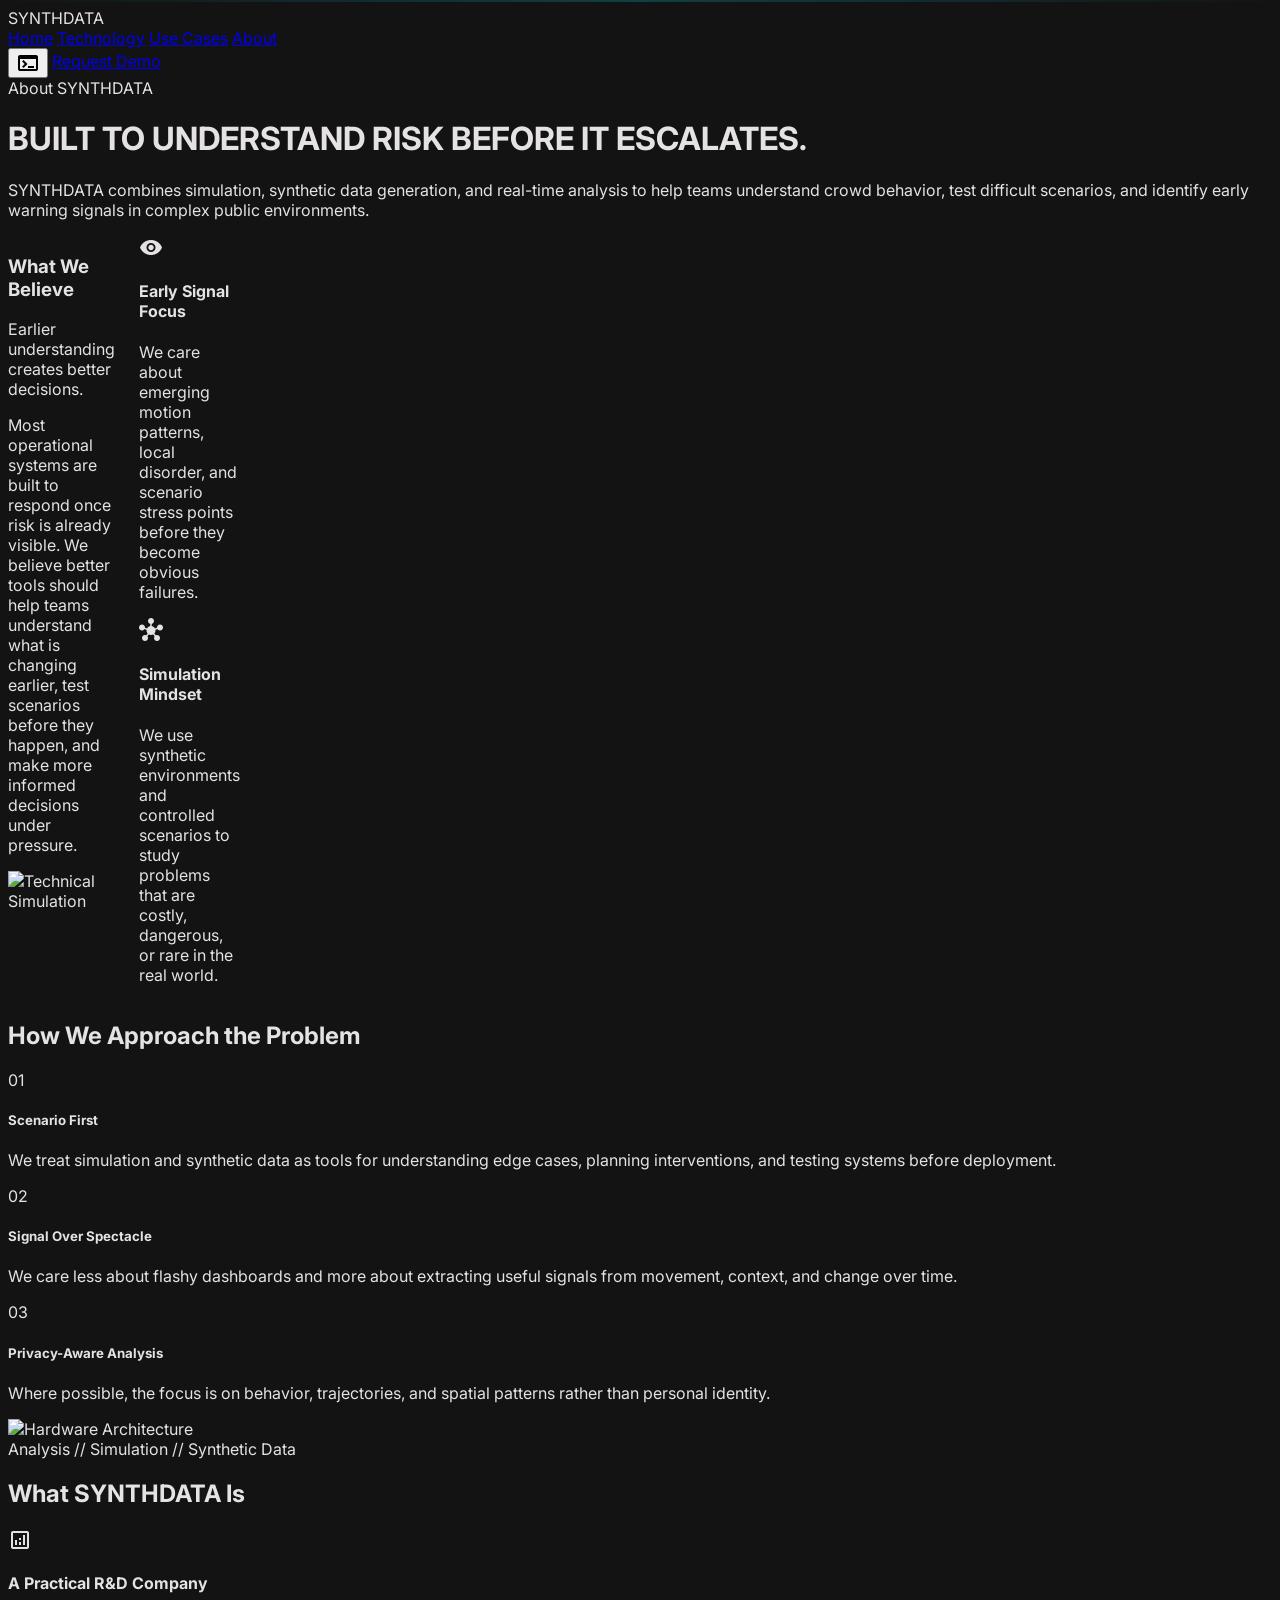
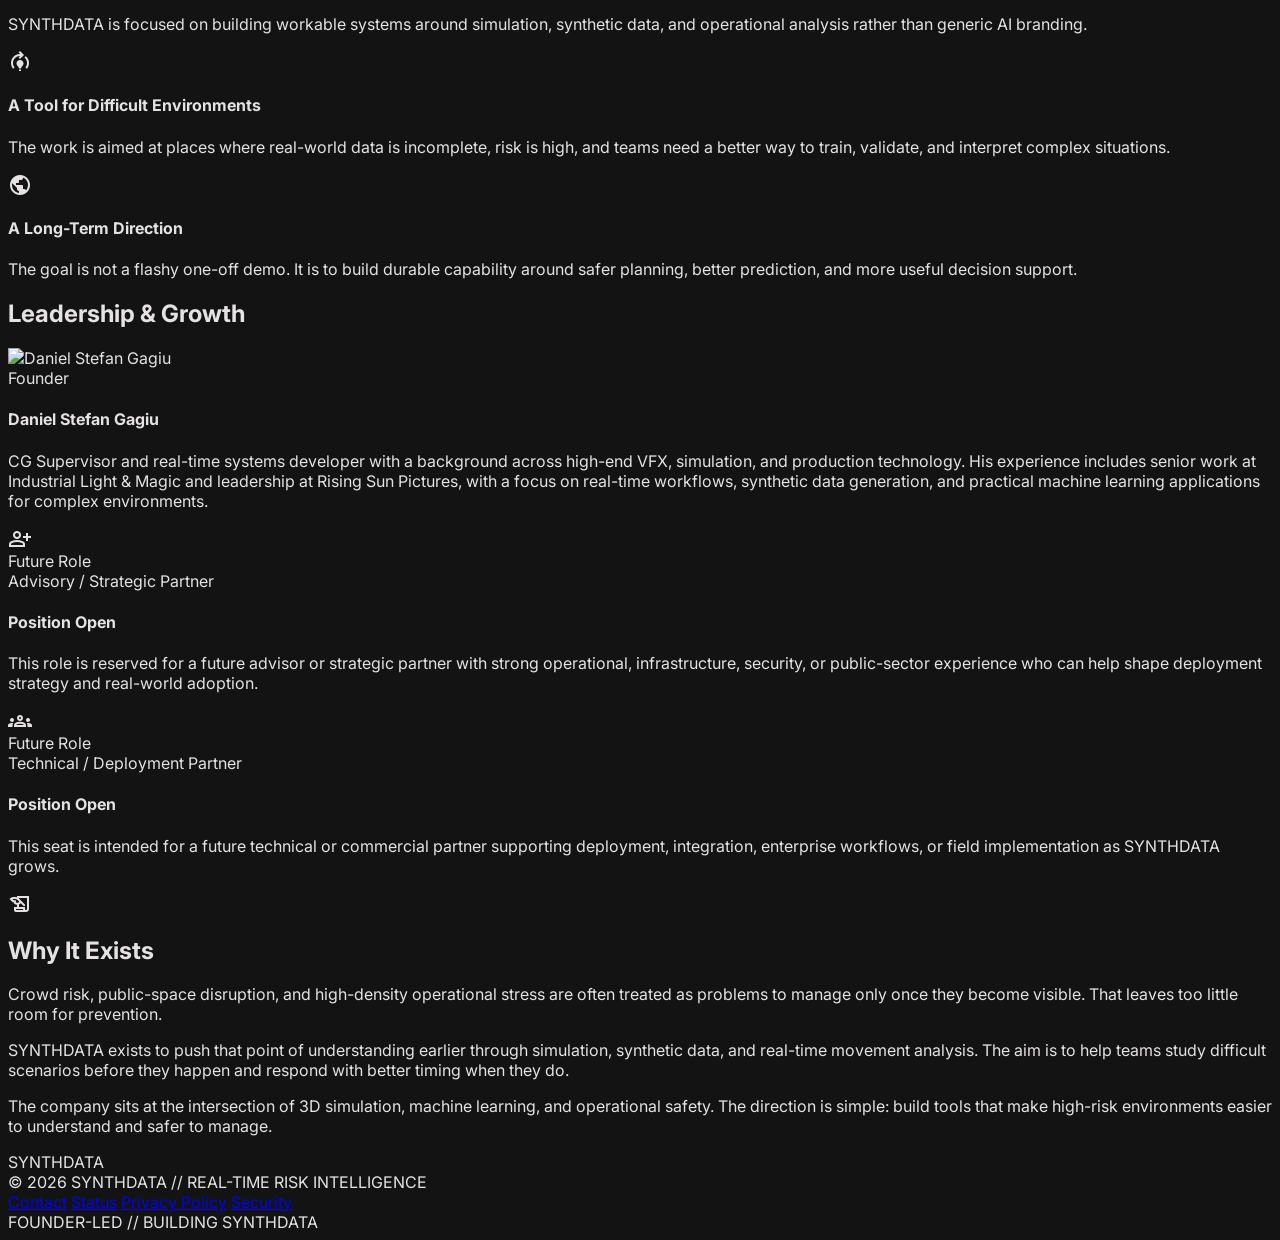
==== commit 81a448ad: "Update about.html" ====
--- a/about.html
+++ b/about.html
@@ -218,6 +218,60 @@
 </div>
 </section>
 
+<!-- Leadership Section -->
+<section class="mb-32">
+<h2 class="text-3xl font-black tracking-tighter uppercase mb-12">Leadership &amp; Growth</h2>
+<div class="grid grid-cols-1 md:grid-cols-3 gap-1">
+
+<div class="bg-surface-container overflow-hidden">
+<div class="aspect-[4/5] bg-surface-container-high flex items-center justify-center overflow-hidden">
+<!-- Replace this with your real photo path, e.g. images/daniel.jpg -->
+<img alt="Daniel Stefan Gagiu" class="w-full h-full object-cover grayscale hover:grayscale-0 transition-all duration-500" src="https://images.unsplash.com/photo-1500648767791-00dcc994a43e?auto=format&fit=crop&w=900&q=80"/>
+</div>
+<div class="p-8">
+<span class="font-label text-[10px] text-primary-container uppercase tracking-widest block mb-3">Founder</span>
+<h4 class="text-xl font-bold mb-2">Daniel Stefan Gagiu</h4>
+<p class="text-sm text-outline leading-relaxed">
+                        CG Supervisor and real-time systems developer with a background across high-end VFX, simulation, and production technology. His experience includes senior work at Industrial Light &amp; Magic and leadership at Rising Sun Pictures, with a focus on real-time workflows, synthetic data generation, and practical machine learning applications for complex environments.
+                    </p>
+</div>
+</div>
+
+<div class="bg-surface-container overflow-hidden">
+<div class="aspect-[4/5] bg-surface-container-high flex items-center justify-center">
+<div class="text-center px-6">
+<span class="material-symbols-outlined text-primary-container text-6xl mb-4">person_add</span>
+<div class="font-label text-[10px] text-outline uppercase tracking-widest">Future Role</div>
+</div>
+</div>
+<div class="p-8">
+<span class="font-label text-[10px] text-primary-container uppercase tracking-widest block mb-3">Advisory / Strategic Partner</span>
+<h4 class="text-xl font-bold mb-2">Position Open</h4>
+<p class="text-sm text-outline leading-relaxed">
+                        This role is reserved for a future advisor or strategic partner with strong operational, infrastructure, security, or public-sector experience who can help shape deployment strategy and real-world adoption.
+                    </p>
+</div>
+</div>
+
+<div class="bg-surface-container overflow-hidden">
+<div class="aspect-[4/5] bg-surface-container-high flex items-center justify-center">
+<div class="text-center px-6">
+<span class="material-symbols-outlined text-primary-container text-6xl mb-4">groups</span>
+<div class="font-label text-[10px] text-outline uppercase tracking-widest">Future Role</div>
+</div>
+</div>
+<div class="p-8">
+<span class="font-label text-[10px] text-primary-container uppercase tracking-widest block mb-3">Technical / Deployment Partner</span>
+<h4 class="text-xl font-bold mb-2">Position Open</h4>
+<p class="text-sm text-outline leading-relaxed">
+                        This seat is intended for a future technical or commercial partner supporting deployment, integration, enterprise workflows, or field implementation as SYNTHDATA grows.
+                    </p>
+</div>
+</div>
+
+</div>
+</section>
+
 <!-- Background -->
 <section class="bg-surface-container-low p-12 relative overflow-hidden">
 <div class="absolute top-0 right-0 p-12 opacity-5 pointer-events-none">
@@ -253,7 +307,7 @@
 <a class="font-['Space_Grotesk'] uppercase text-[10px] tracking-widest text-[#849495] hover:text-[#00f2ff] underline-offset-4 hover:underline transition-opacity duration-150" href="#">Security</a>
 </div>
 <div class="flex gap-4">
-<span class="font-label text-[9px] text-primary-container animate-pulse">SYSTEM_STATUS: ACTIVE</span>
+<span class="font-label text-[9px] text-primary-container animate-pulse">FOUNDER-LED // BUILDING</span>
 <span class="font-label text-[9px] text-outline">SYNTHDATA</span>
 </div>
 </div>
